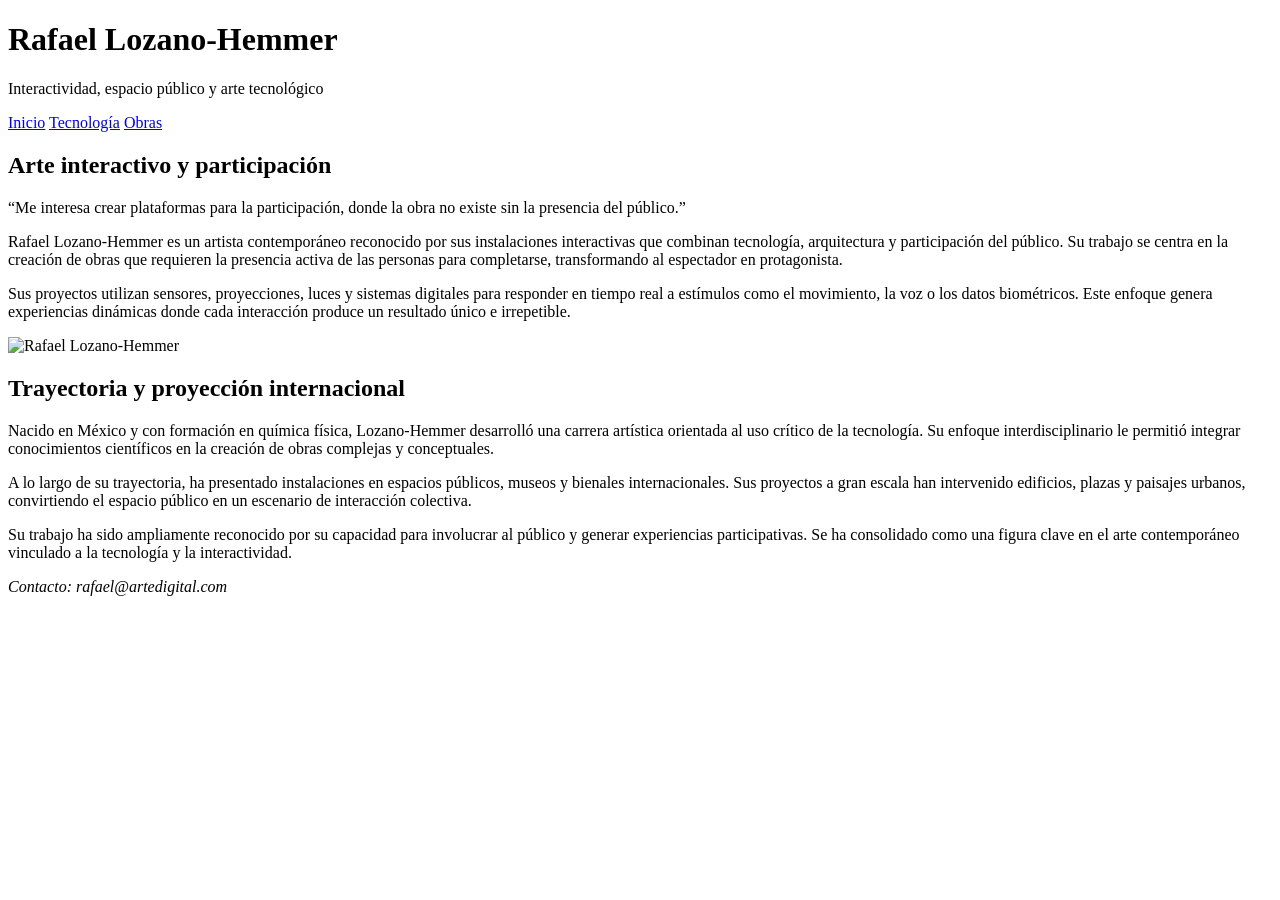
==== index.html @ 28903a01 "Add files via upload" ====
<!DOCTYPE html>
<html lang="es">
<head>
<head>
    <meta charset="UTF-8">
    <title>Rafael Lozano-Hemmer | Inicio</title>

   
    <link rel="stylesheet" href="css/estilos.css">

   <link rel="preconnect" href="https://fonts.googleapis.com">
<link rel="preconnect" href="https://fonts.gstatic.com" crossorigin>

<link href="https://fonts.googleapis.com/css2?family=Barlow:wght@300;400;700&display=swap" rel="stylesheet">
</head>
</head>

<body>

<div id="contenedor">

<header>
    <h1>Rafael Lozano-Hemmer</h1>

    <p>Interactividad, espacio público y arte tecnológico</p>
</header>

<nav>
    <a href="index.html">Inicio</a>
     <a href="Interactividad, espacio público y arte tecnológico.html">Tecnología</a>
    <a href="obras.html">Obras</a>

</nav>

<main>
<article>
<section>

    <h2>Arte interactivo y participación</h2>

    <p>
        “Me interesa crear plataformas para la participación,
        donde la obra no existe sin la presencia del público.”
    </p>

    <p>
        Rafael Lozano-Hemmer es un artista contemporáneo reconocido por sus instalaciones interactivas que combinan tecnología, arquitectura y participación del público. Su trabajo se centra en la creación de obras que requieren la presencia activa de las personas para completarse, transformando al espectador en protagonista.
    </p>

    <p>
     Sus proyectos utilizan sensores, proyecciones, luces y sistemas digitales para responder en tiempo real a estímulos como el movimiento, la voz o los datos biométricos. Este enfoque genera experiencias dinámicas donde cada interacción produce un resultado único e irrepetible.
    </p>

    <img src="img/lozano-hemmer-1.jpg" alt="Rafael Lozano-Hemmer">

</section>

<section>

    <h2>Trayectoria y proyección internacional</h2>

    <p>
        Nacido en México y con formación en química física, Lozano-Hemmer desarrolló una carrera artística orientada al uso crítico de la tecnología. Su enfoque interdisciplinario le permitió integrar conocimientos científicos en la creación de obras complejas y conceptuales.
    </p>
    <p>
       A lo largo de su trayectoria, ha presentado instalaciones en espacios públicos, museos y bienales internacionales. Sus proyectos a gran escala han intervenido edificios, plazas y paisajes urbanos, convirtiendo el espacio público en un escenario de interacción colectiva.
    </p>
<p>Su trabajo ha sido ampliamente reconocido por su capacidad para involucrar al público y generar experiencias participativas. Se ha consolidado como una figura clave en el arte contemporáneo vinculado a la tecnología y la interactividad.
</p>
</section>
</article>
</main>

<footer>
    <!--declaracion de uso de i.a.: organizacion de codigo y estilo de la pagina, correcion de sintaxis y fixeo de errores de usuario--> 

    <address><p>Contacto: rafael@artedigital.com</p></address>

</footer>

</div>

</body>
</html>
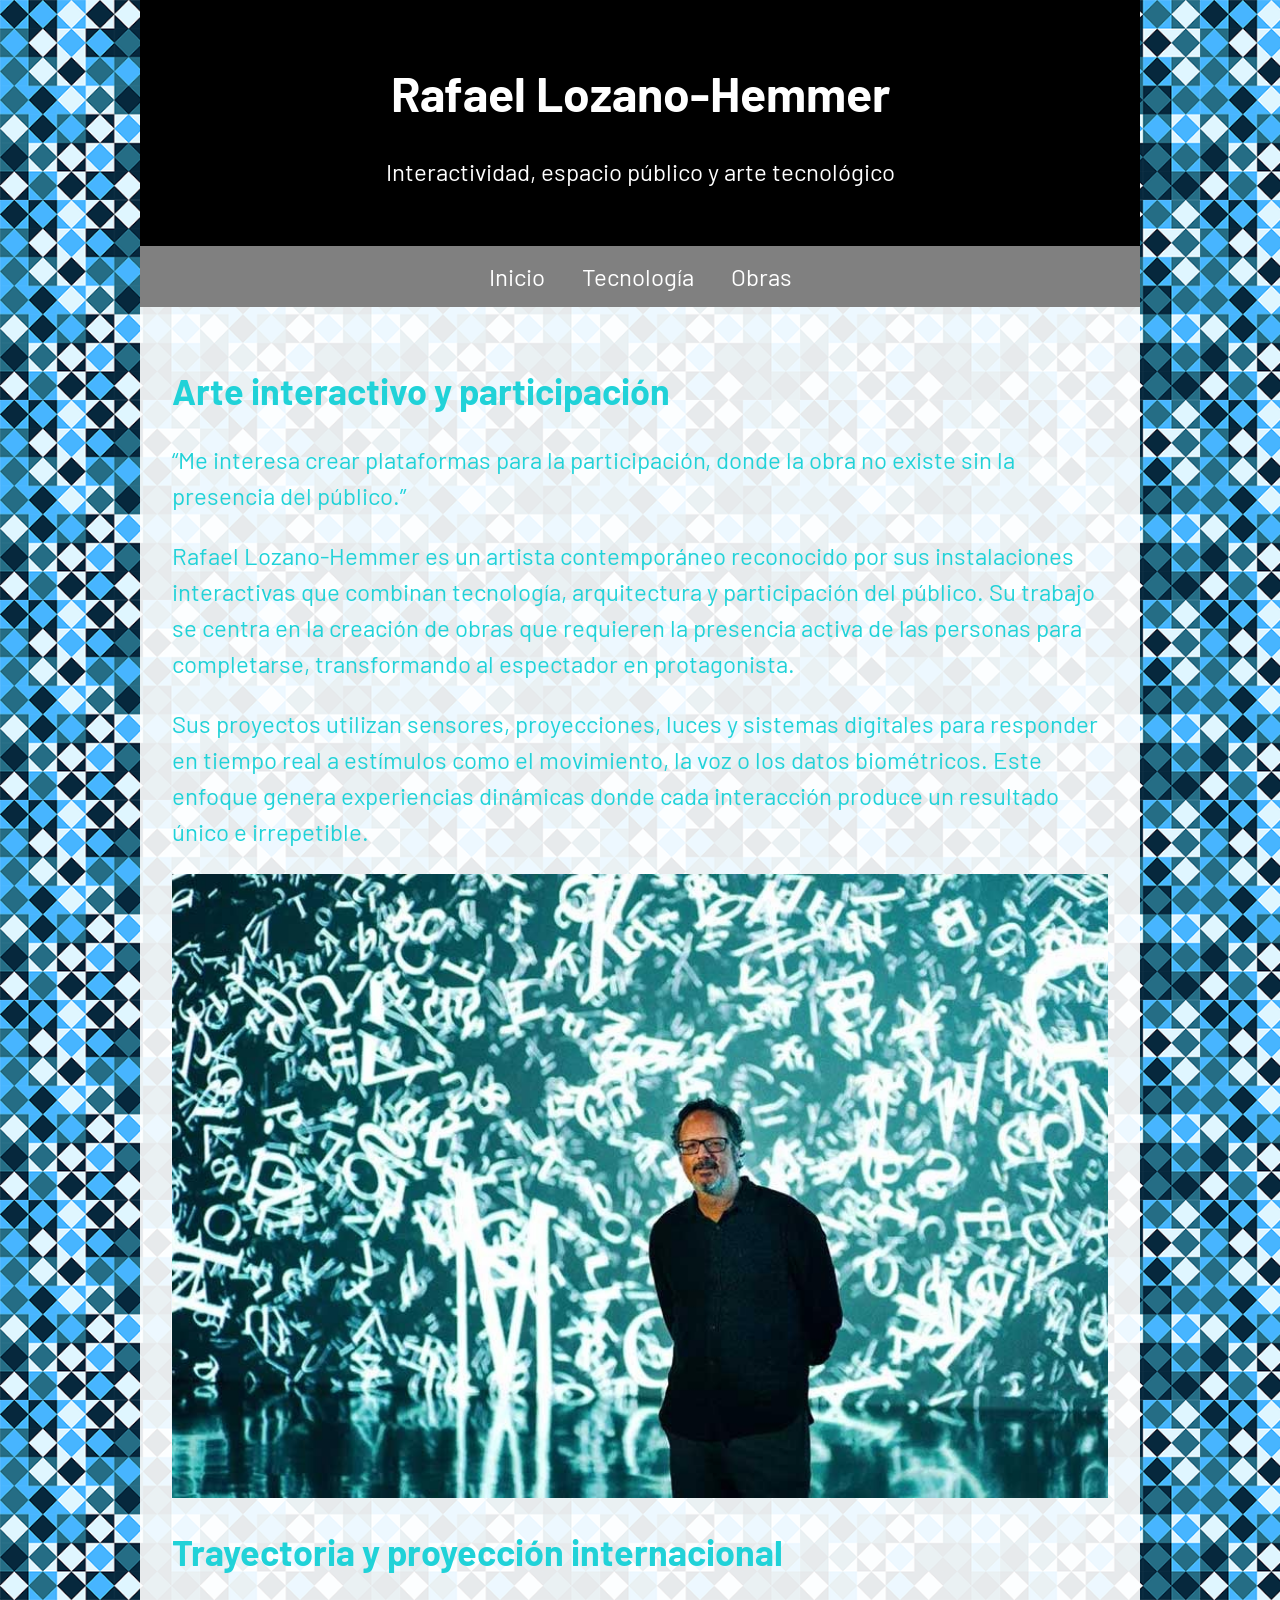
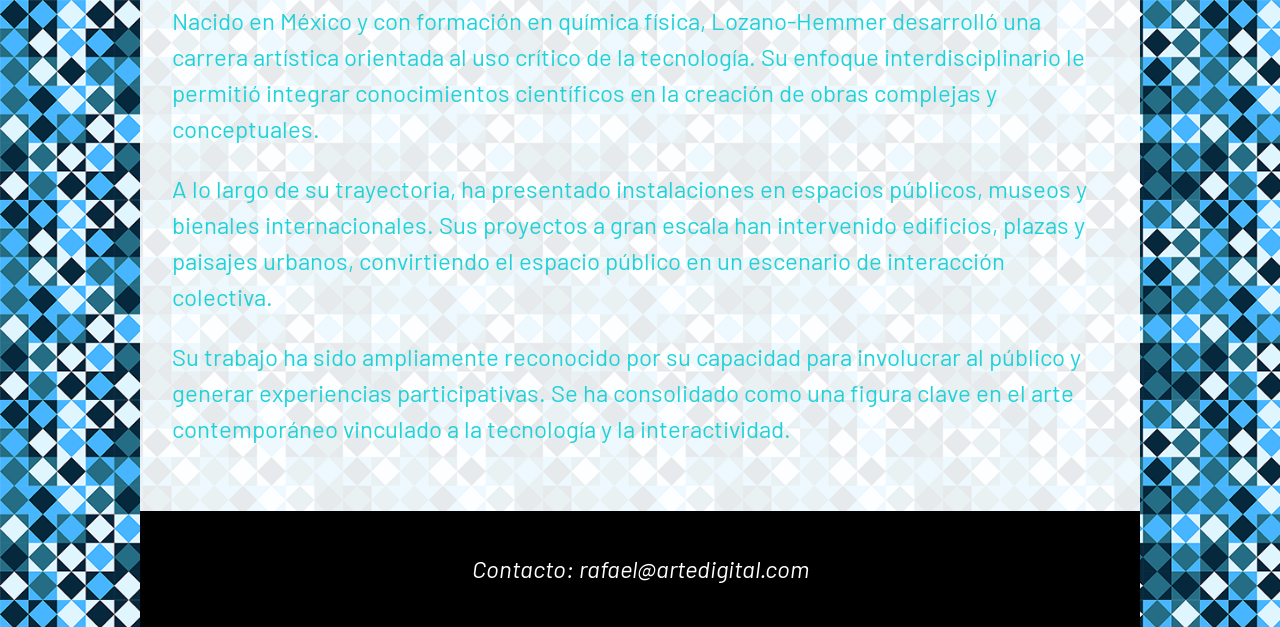
==== commit 9821ca3a: "Update index.html mover archivos a carpeta root" ====
--- a/index.html
+++ b/index.html
@@ -81,4 +81,4 @@
 </div>
 
 </body>
-</html>+</html>
--- a/css/estilos.css
+++ b/css/estilos.css
@@ -0,0 +1,76 @@
+body {
+    background-image: url("../img/fondo.png");
+    background-repeat: repeat; /* corregido */
+    background-size: 200px; /*corregido*/
+    font-family: 'Barlow', Arial, sans-serif;
+    font-size: 1.5rem;
+    color: rgb(32, 210, 216);
+    margin: 0;
+}
+
+#contenedor {
+    width: 80%;
+    max-width: 1000px;
+    margin: auto;
+    background-color: rgba(255, 255, 255, 0.9);
+}
+
+header {
+    background-color: rgb(0, 0, 0);
+    color: rgb(255, 255, 255);
+    text-align: center;
+    padding: 2rem;
+}
+
+h1,
+h2 {
+    font-family: 'Barlow', sans-serif;
+}
+
+nav {
+    background-color: rgb(128, 128, 128);
+    text-align: center;
+    padding: 1rem;
+}
+
+nav a {
+    color: rgb(255, 255, 255);
+    text-decoration: none;
+    margin: 1rem;
+    transition: color 0.3s ease; 
+}
+
+nav a:hover {
+    color: rgb(0, 0, 0);
+}
+
+main {
+    padding: 2rem;
+}
+
+section {
+    margin-bottom: 2rem;
+}
+
+p {
+    line-height: 1.5;
+}
+
+img {
+    width: 100%;
+    margin-top: 1rem;
+    display: block;
+}
+
+iframe {
+    width: 100%;
+    height: 400px;
+    border: none;
+}
+
+footer {
+    background-color: rgb(0, 0, 0);
+    color: rgb(255, 255, 255);
+    text-align: center;
+    padding: 1rem;
+}
